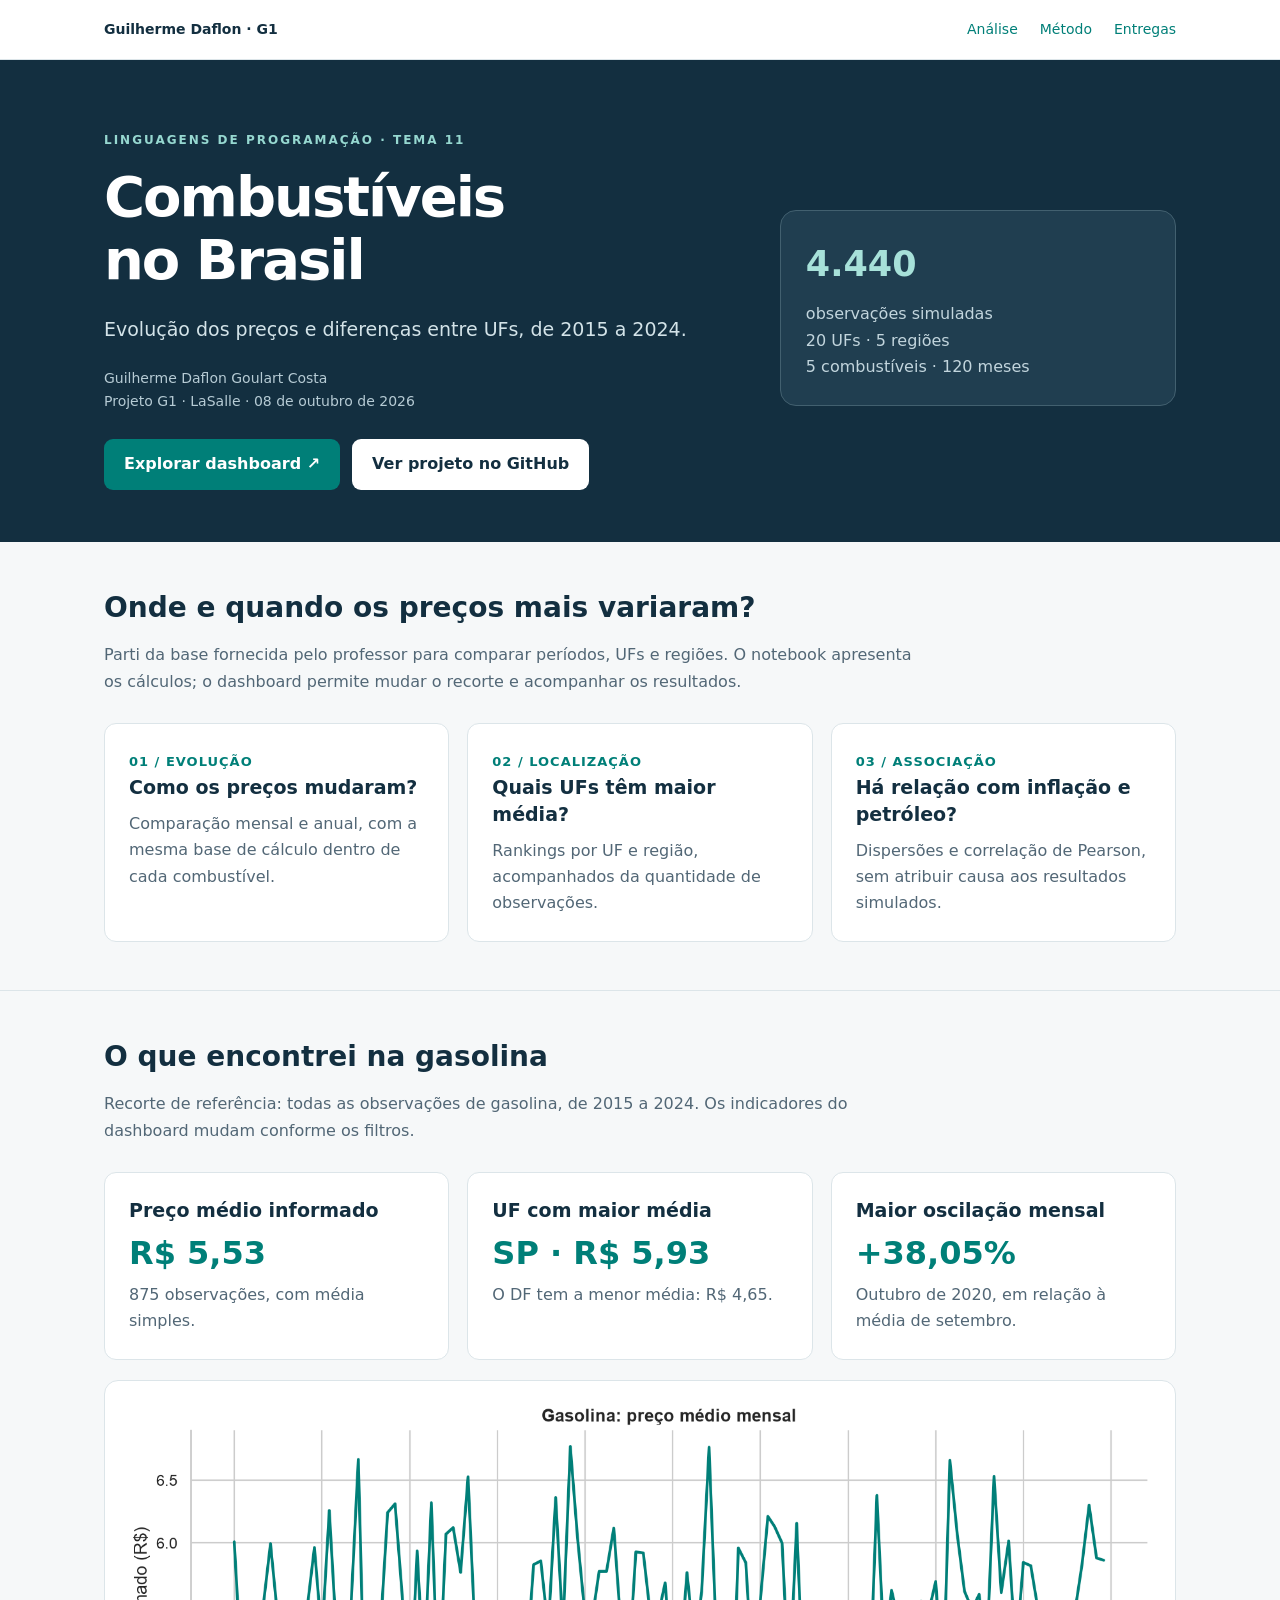
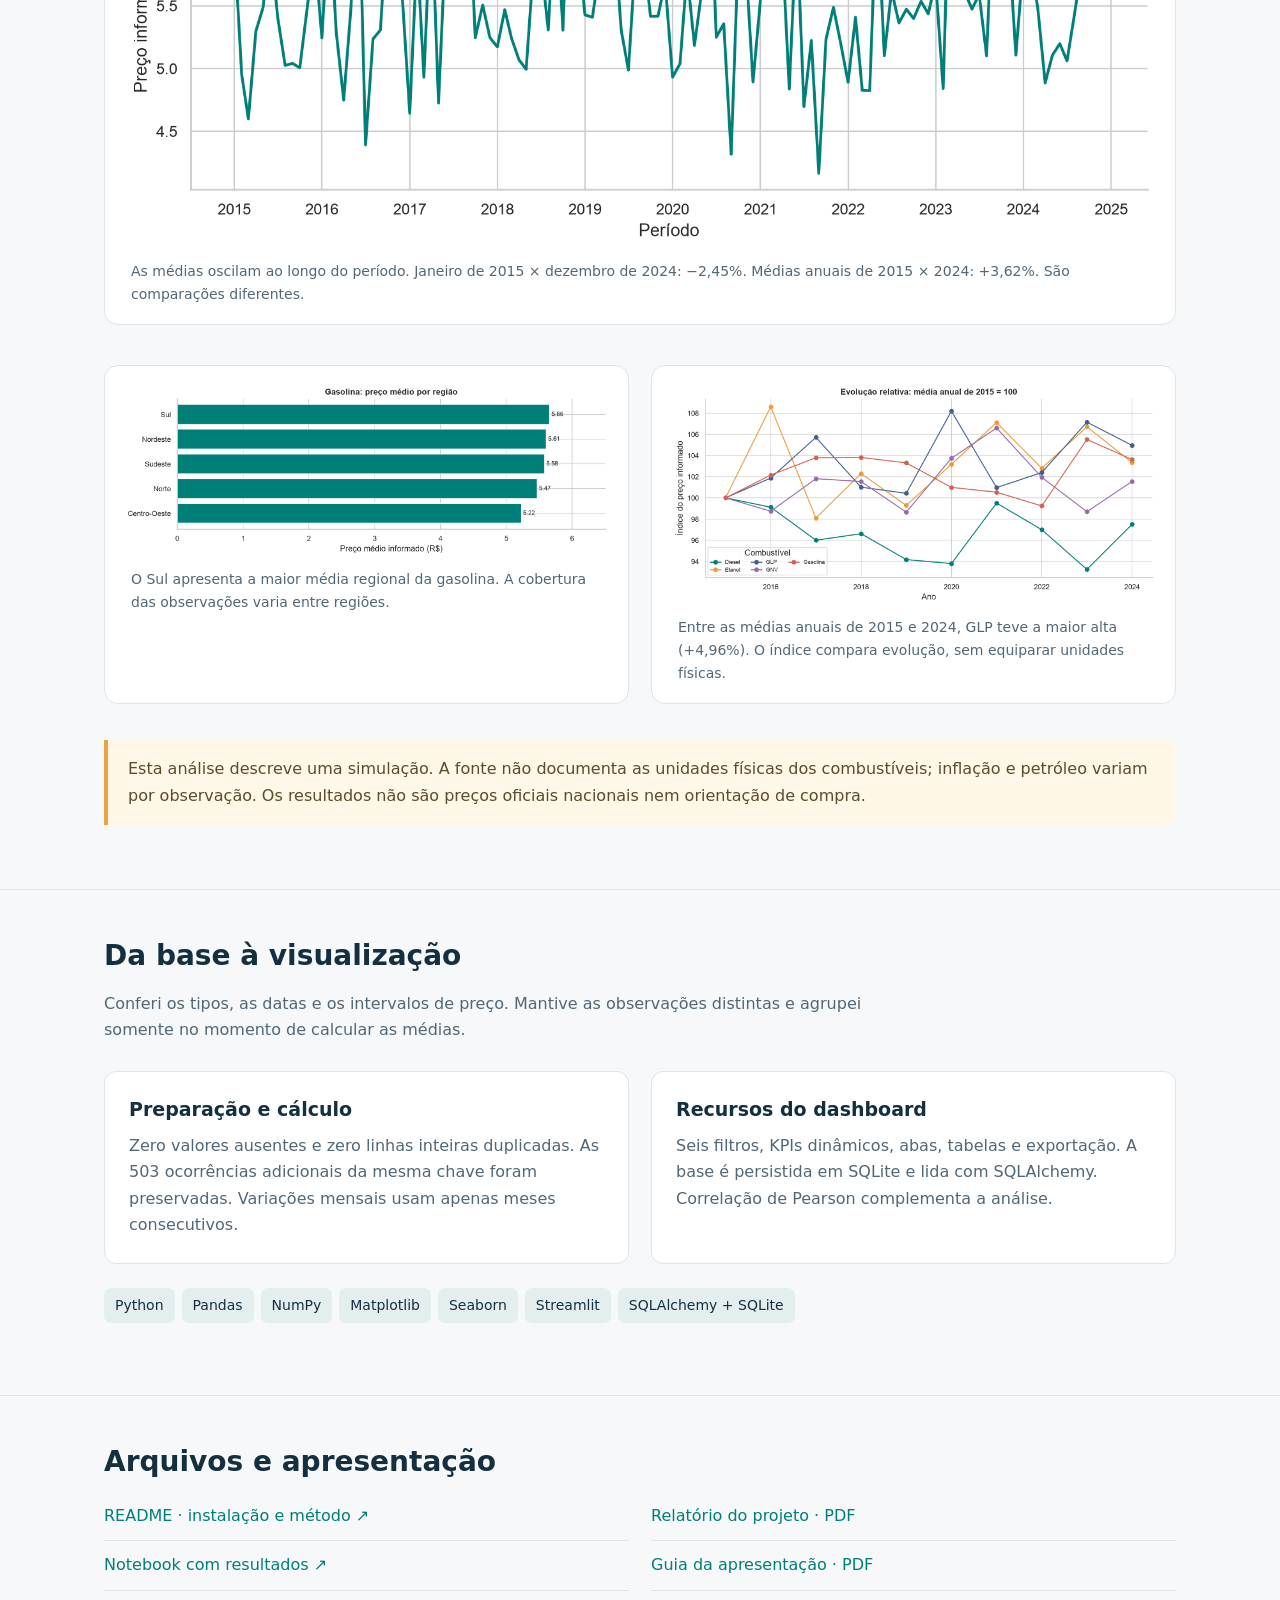
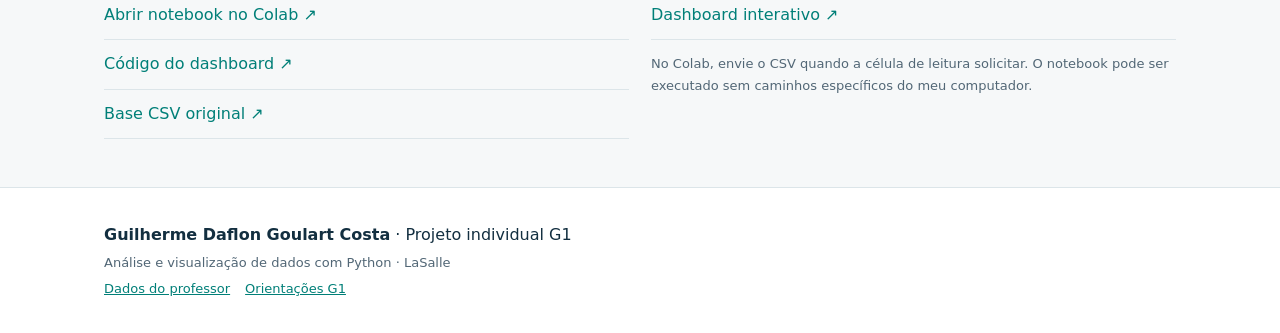
==== projeto-precos-combustiveis/index.html @ d037dcd9 "Adiciona projeto G1 de analise dos precos de combustiveis" ====
<!doctype html>
<html lang="pt-BR">
<head>
<meta charset="utf-8"><meta name="viewport" content="width=device-width,initial-scale=1">
<title>Combustíveis no Brasil | Projeto G1 · Guilherme Daflon</title>
<meta name="description" content="Análise dos preços simulados de combustíveis entre 2015 e 2024. Projeto de Guilherme Daflon Goulart Costa, Linguagens de Programação.">
<style>
:root{--ink:#132f40;--muted:#526776;--teal:#007f78;--paper:#f6f8f9;--line:#dce5e9;--amber:#e7a544}*{box-sizing:border-box}html{scroll-behavior:smooth}body{margin:0;background:var(--paper);color:var(--ink);font:16px/1.65 system-ui,-apple-system,BlinkMacSystemFont,"Segoe UI",sans-serif}a{color:var(--teal)}a:focus-visible{outline:3px solid var(--amber);outline-offset:4px}header{background:#fff;border-bottom:1px solid var(--line)}nav{max-width:1120px;margin:auto;padding:18px 24px;display:flex;gap:22px;align-items:center;flex-wrap:wrap}nav .brand{margin-right:auto;font-weight:750;color:var(--ink);text-decoration:none}nav a{font-size:14px;text-decoration:none}.wrap{max-width:1120px;margin:auto;padding:0 24px}.hero{padding:66px 0 52px;background:var(--ink);color:#fff}.hero .wrap{display:grid;grid-template-columns:1.6fr 1fr;gap:42px;align-items:center}.eyebrow{font-size:12px;letter-spacing:2px;font-weight:700;text-transform:uppercase;color:#96d8d0}h1{font-size:clamp(35px,5vw,56px);line-height:1.12;letter-spacing:-2px;margin:14px 0 22px}h2{font-size:28px;line-height:1.3;margin:0 0 12px}h3{font-size:19px;line-height:1.4;margin:0 0 10px}.subtitle{font-size:19px;max-width:660px;color:#d3e3e8}.author{font-size:14px;color:#b6cbd4;margin:22px 0}.actions{display:flex;gap:12px;flex-wrap:wrap;margin-top:26px}.button{display:inline-block;padding:12px 20px;border-radius:9px;background:var(--teal);color:#fff;font-weight:650;text-decoration:none}.button.alt{background:#fff;color:var(--ink)}.hero-note{border:1px solid #42606f;border-radius:16px;padding:25px;background:#203e50}.hero-note strong{display:block;font-size:35px;color:#a7e1d9}.hero-note p{color:#c2d5dd;margin:8px 0 0}.small{font-size:13px;color:var(--muted)}section{padding:48px 0;border-bottom:1px solid var(--line)}.intro{max-width:820px;margin-bottom:28px;color:var(--muted)}.grid{display:grid;grid-template-columns:repeat(3,1fr);gap:18px}.card{padding:24px;background:#fff;border:1px solid var(--line);border-radius:12px}.card p{margin:6px 0 0;color:var(--muted)}.kpi{font-size:32px;line-height:1.2;display:block;margin:10px 0;font-weight:750;color:var(--teal)}.number{color:var(--teal);font-size:13px;font-weight:750;letter-spacing:1px}.chart{background:white;border:1px solid var(--line);border-radius:14px;padding:18px;margin:20px 0}.chart img{width:100%;height:auto;display:block}.chart figcaption{padding:10px 8px 0;color:var(--muted);font-size:14px}.twocol{display:grid;grid-template-columns:1fr 1fr;gap:22px}.tag{display:inline-block;background:#e5eeef;border-radius:7px;padding:6px 11px;margin:0 7px 8px 0;font-size:14px}.notice{border-left:4px solid var(--amber);padding:16px 20px;background:#fff7e8;border-radius:0 8px 8px 0;color:#5c4b2c}.files a{display:block;padding:11px 0;text-decoration:none;border-bottom:1px solid var(--line)}footer{padding:30px 0;background:#fff}footer p{margin:4px 0}.sources{font-size:13px}.sources a{display:inline-block;margin-right:15px}@media(max-width:800px){.hero .wrap,.grid,.twocol{grid-template-columns:1fr}.hero{padding:42px 0}.hero-note{display:flex;gap:20px;align-items:center}.hero-note strong{font-size:28px}section{padding:34px 0}nav{gap:14px}h1{letter-spacing:-1px}}@media(prefers-reduced-motion:reduce){html{scroll-behavior:auto}}
</style>
</head>
<body>
<header><nav aria-label="Navegação principal"><a class="brand" href="#inicio">Guilherme Daflon · G1</a><a href="#analise">Análise</a><a href="#metodo">Método</a><a href="#arquivos">Entregas</a></nav></header>
<main>
<div class="hero" id="inicio"><div class="wrap"><div><span class="eyebrow">Linguagens de Programação · Tema 11</span><h1>Combustíveis<br>no Brasil</h1><p class="subtitle">Evolução dos preços e diferenças entre UFs, de 2015 a 2024.</p><p class="author">Guilherme Daflon Goulart Costa<br>Projeto G1 · LaSalle · 08 de outubro de 2026</p><div class="actions"><a class="button" href="https://lasalle-combustiveis-g1.streamlit.app/">Explorar dashboard ↗</a><a class="button alt" href="https://github.com/daflon-prognum/lasalle/tree/main/projeto-precos-combustiveis">Ver projeto no GitHub</a></div></div><aside class="hero-note" aria-label="Cobertura da base"><strong>4.440</strong><p>observações simuladas<br>20 UFs · 5 regiões<br>5 combustíveis · 120 meses</p></aside></div></div>
<section><div class="wrap"><h2>Onde e quando os preços mais variaram?</h2><p class="intro">Parti da base fornecida pelo professor para comparar períodos, UFs e regiões. O notebook apresenta os cálculos; o dashboard permite mudar o recorte e acompanhar os resultados.</p><div class="grid"><article class="card"><span class="number">01 / EVOLUÇÃO</span><h3>Como os preços mudaram?</h3><p>Comparação mensal e anual, com a mesma base de cálculo dentro de cada combustível.</p></article><article class="card"><span class="number">02 / LOCALIZAÇÃO</span><h3>Quais UFs têm maior média?</h3><p>Rankings por UF e região, acompanhados da quantidade de observações.</p></article><article class="card"><span class="number">03 / ASSOCIAÇÃO</span><h3>Há relação com inflação e petróleo?</h3><p>Dispersões e correlação de Pearson, sem atribuir causa aos resultados simulados.</p></article></div></div></section>
<section id="analise"><div class="wrap"><h2>O que encontrei na gasolina</h2><p class="intro">Recorte de referência: todas as observações de gasolina, de 2015 a 2024. Os indicadores do dashboard mudam conforme os filtros.</p><div class="grid"><article class="card"><h3>Preço médio informado</h3><span class="kpi">R$ 5,53</span><p>875 observações, com média simples.</p></article><article class="card"><h3>UF com maior média</h3><span class="kpi">SP · R$ 5,93</span><p>O DF tem a menor média: R$ 4,65.</p></article><article class="card"><h3>Maior oscilação mensal</h3><span class="kpi">+38,05%</span><p>Outubro de 2020, em relação à média de setembro.</p></article></div>
<figure class="chart"><img src="imagens/01_evolucao_gasolina.png" alt="Série mensal do preço médio informado de gasolina, de 2015 a 2024"><figcaption>As médias oscilam ao longo do período. Janeiro de 2015 × dezembro de 2024: −2,45%. Médias anuais de 2015 × 2024: +3,62%. São comparações diferentes.</figcaption></figure>
<div class="twocol"><figure class="chart"><img src="imagens/03_regioes_gasolina.png" alt="Ranking das médias regionais de gasolina, com Sul no topo" loading="lazy"><figcaption>O Sul apresenta a maior média regional da gasolina. A cobertura das observações varia entre regiões.</figcaption></figure><figure class="chart"><img src="imagens/05_evolucao_relativa.png" alt="Evolução relativa das médias anuais por combustível, com 2015 igual a 100" loading="lazy"><figcaption>Entre as médias anuais de 2015 e 2024, GLP teve a maior alta (+4,96%). O índice compara evolução, sem equiparar unidades físicas.</figcaption></figure></div>
<p class="notice">Esta análise descreve uma simulação. A fonte não documenta as unidades físicas dos combustíveis; inflação e petróleo variam por observação. Os resultados não são preços oficiais nacionais nem orientação de compra.</p></div></section>
<section id="metodo"><div class="wrap"><h2>Da base à visualização</h2><p class="intro">Conferi os tipos, as datas e os intervalos de preço. Mantive as observações distintas e agrupei somente no momento de calcular as médias.</p><div class="twocol"><article class="card"><h3>Preparação e cálculo</h3><p>Zero valores ausentes e zero linhas inteiras duplicadas. As 503 ocorrências adicionais da mesma chave foram preservadas. Variações mensais usam apenas meses consecutivos.</p></article><article class="card"><h3>Recursos do dashboard</h3><p>Seis filtros, KPIs dinâmicos, abas, tabelas e exportação. A base é persistida em SQLite e lida com SQLAlchemy. Correlação de Pearson complementa a análise.</p></article></div><p style="margin-top:24px"><span class="tag">Python</span><span class="tag">Pandas</span><span class="tag">NumPy</span><span class="tag">Matplotlib</span><span class="tag">Seaborn</span><span class="tag">Streamlit</span><span class="tag">SQLAlchemy + SQLite</span></p></div></section>
<section id="arquivos"><div class="wrap"><h2>Arquivos e apresentação</h2><div class="twocol"><div class="files"><a href="https://github.com/daflon-prognum/lasalle/blob/main/projeto-precos-combustiveis/README.md">README · instalação e método ↗</a><a href="https://github.com/daflon-prognum/lasalle/blob/main/projeto-precos-combustiveis/notebooks/analise_precos_combustiveis.ipynb">Notebook com resultados ↗</a><a href="https://colab.research.google.com/github/daflon-prognum/lasalle/blob/main/projeto-precos-combustiveis/notebooks/analise_precos_combustiveis.ipynb">Abrir notebook no Colab ↗</a><a href="https://github.com/daflon-prognum/lasalle/blob/main/projeto-precos-combustiveis/app.py">Código do dashboard ↗</a><a href="https://raw.githubusercontent.com/daflon-prognum/lasalle/main/projeto-precos-combustiveis/dados/simulacao_precos_combustiveis_brasil.csv">Base CSV original ↗</a></div><div class="files"><a href="documentacao/relatorio_projeto.pdf">Relatório do projeto · PDF</a><a href="documentacao/guia_apresentacao.pdf">Guia da apresentação · PDF</a><a href="https://lasalle-combustiveis-g1.streamlit.app/">Dashboard interativo ↗</a><p class="small">No Colab, envie o CSV quando a célula de leitura solicitar. O notebook pode ser executado sem caminhos específicos do meu computador.</p></div></div></div></section>
</main><footer><div class="wrap"><p><strong>Guilherme Daflon Goulart Costa</strong> · Projeto individual G1</p><p class="small">Análise e visualização de dados com Python · LaSalle</p><p class="sources"><a href="https://github.com/AlexandreLouzada/Dados-Simulados-G1">Dados do professor</a><a href="https://docs.google.com/document/d/1n0XkgQHGBB8guzgcipMufNEmHTw7bvas5vqTbjGYabo/edit">Orientações G1</a></p></div></footer>
</body></html>
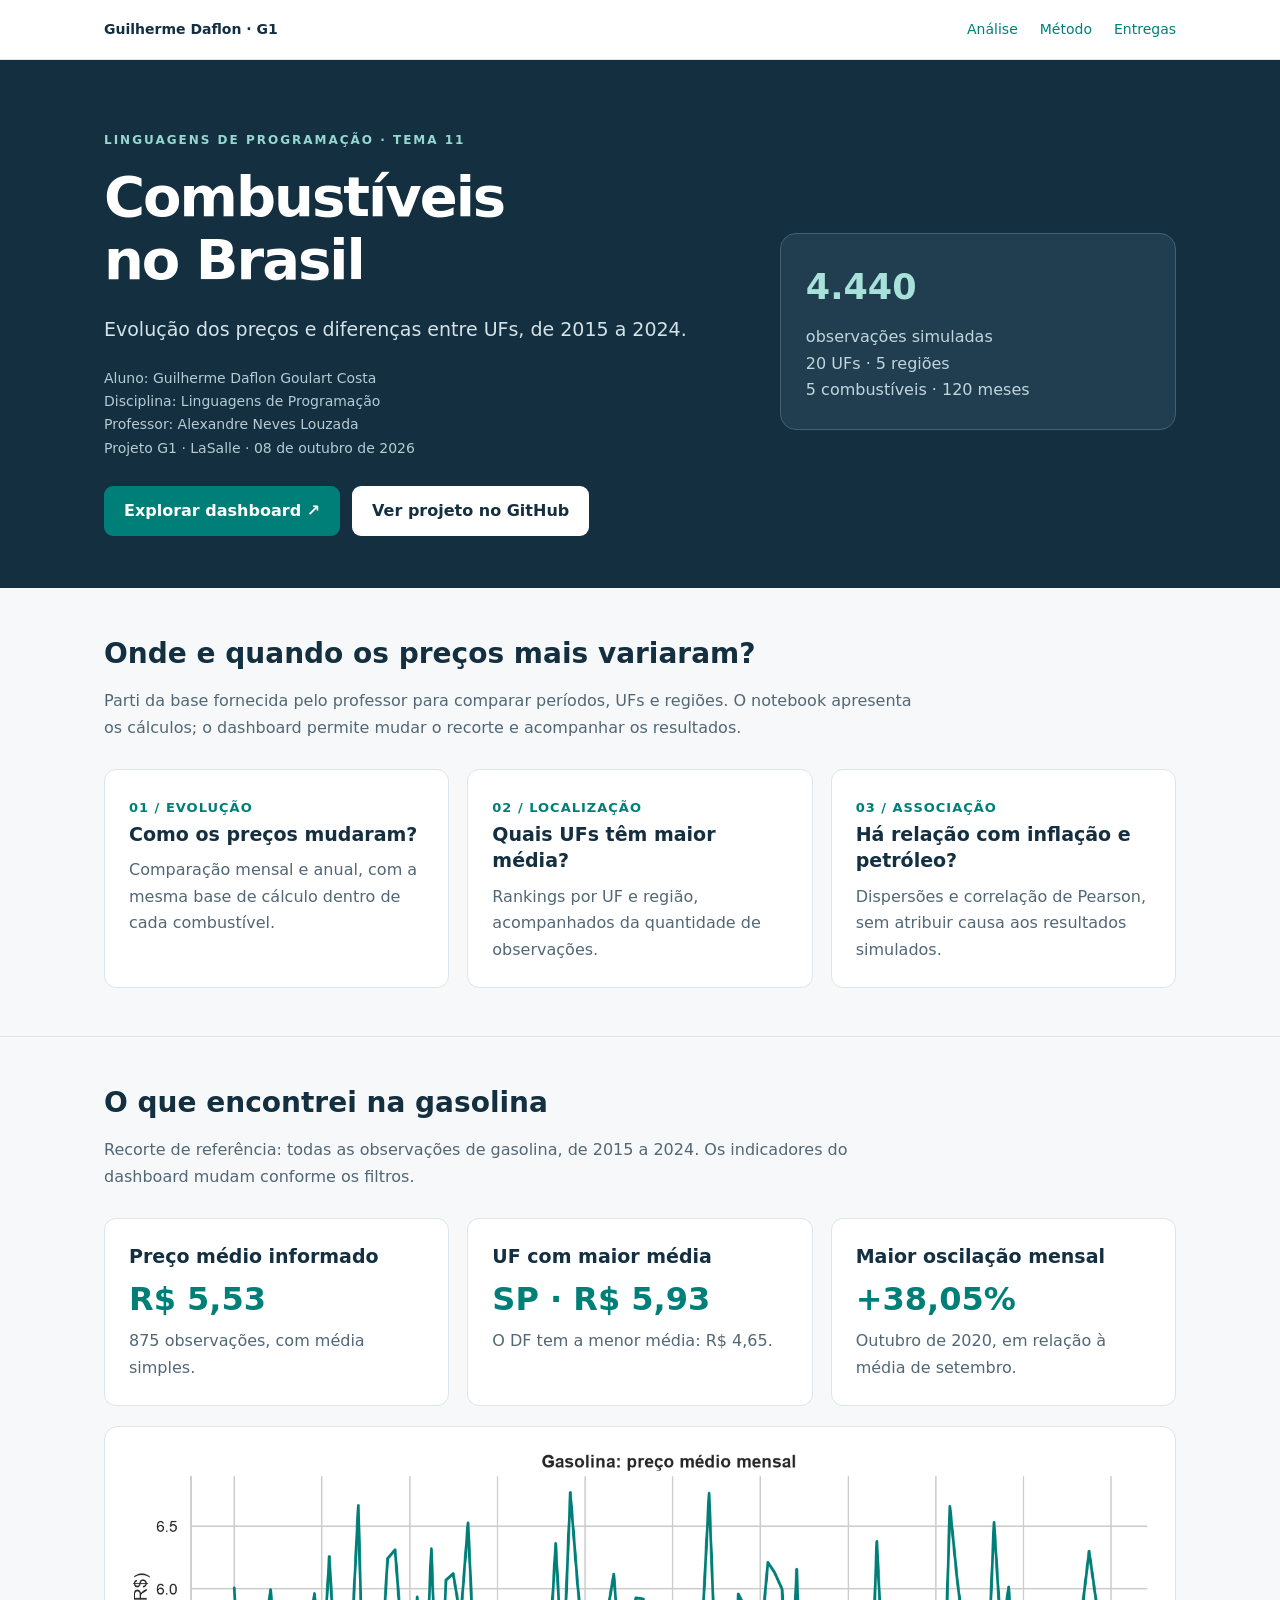
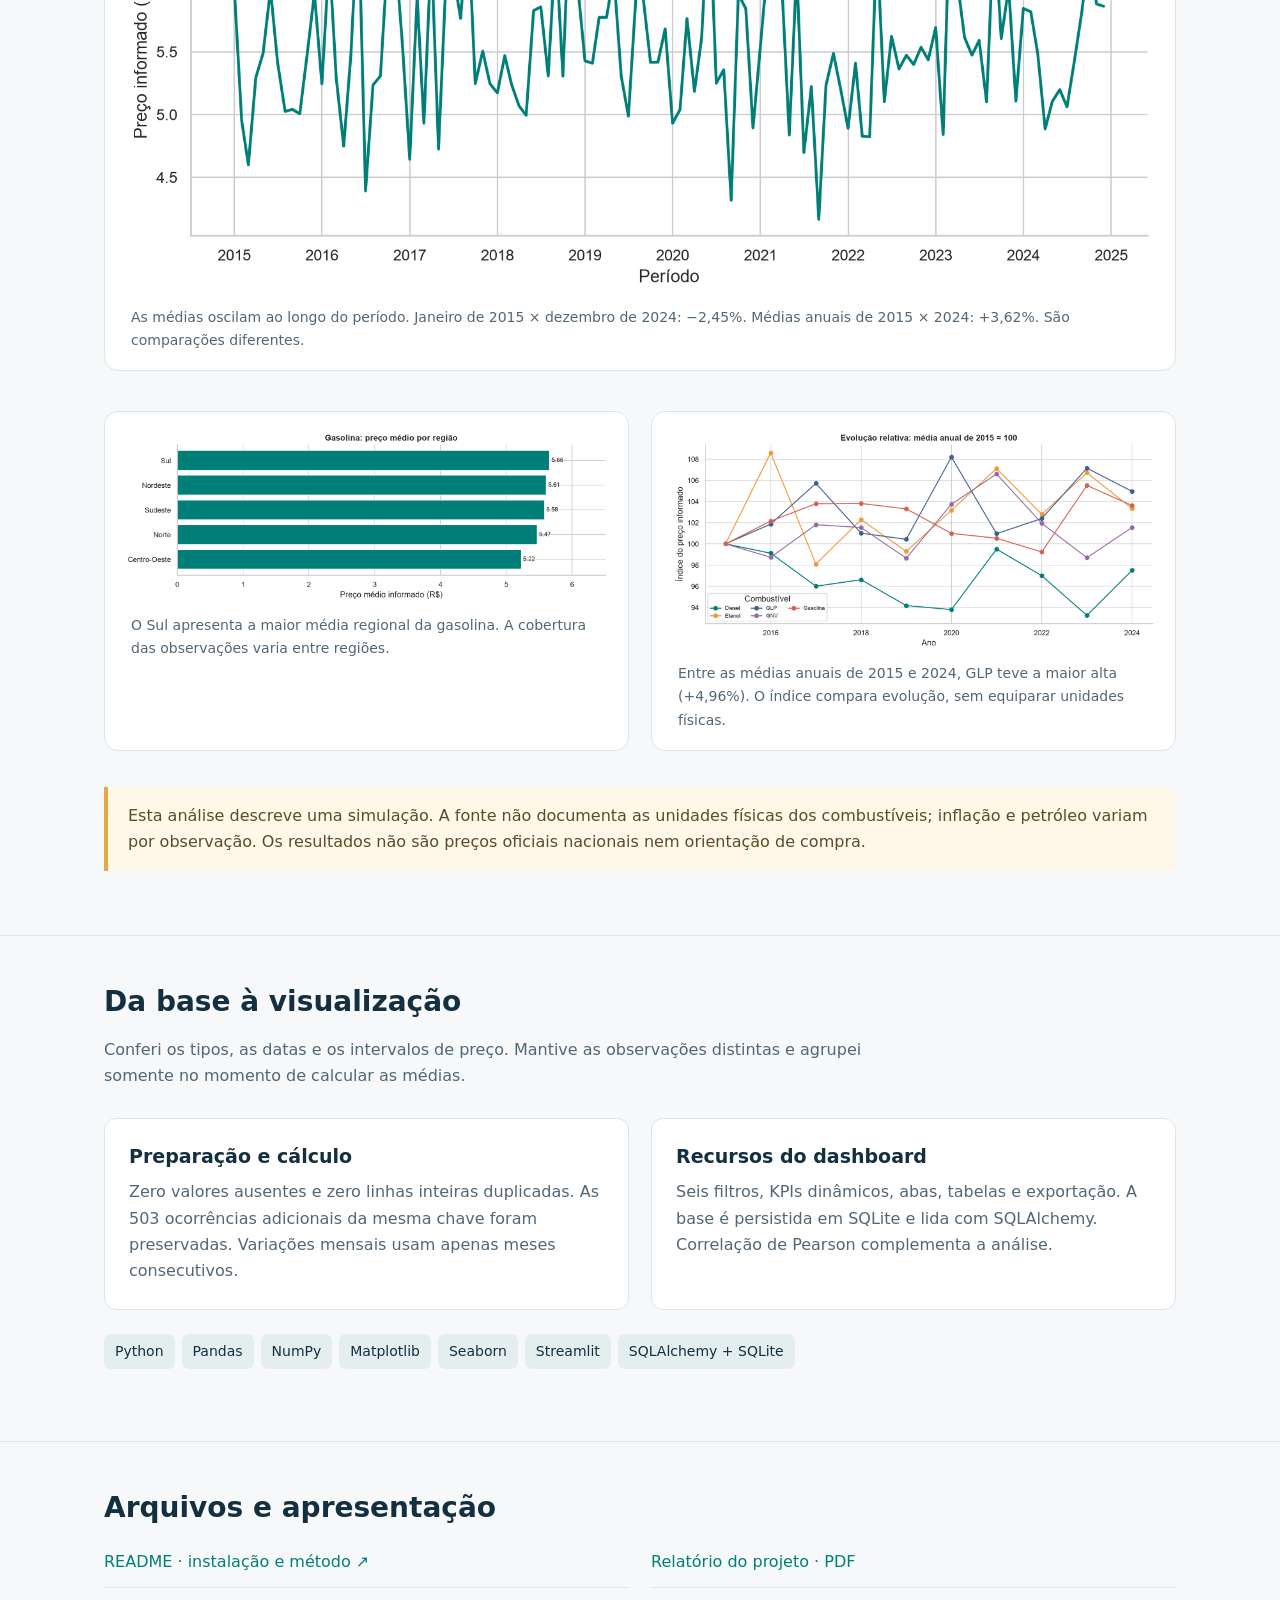
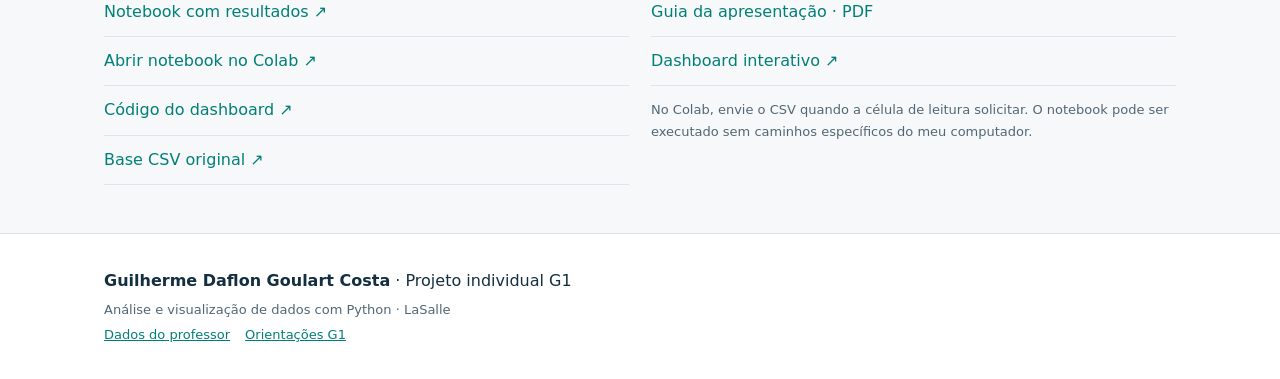
==== commit 2ee8107a: "Inclui identificacao completa da disciplina professor e aluno" ====
--- a/projeto-precos-combustiveis/index.html
+++ b/projeto-precos-combustiveis/index.html
@@ -11,7 +11,7 @@
 <body>
 <header><nav aria-label="Navegação principal"><a class="brand" href="#inicio">Guilherme Daflon · G1</a><a href="#analise">Análise</a><a href="#metodo">Método</a><a href="#arquivos">Entregas</a></nav></header>
 <main>
-<div class="hero" id="inicio"><div class="wrap"><div><span class="eyebrow">Linguagens de Programação · Tema 11</span><h1>Combustíveis<br>no Brasil</h1><p class="subtitle">Evolução dos preços e diferenças entre UFs, de 2015 a 2024.</p><p class="author">Guilherme Daflon Goulart Costa<br>Projeto G1 · LaSalle · 08 de outubro de 2026</p><div class="actions"><a class="button" href="https://lasalle-combustiveis-g1.streamlit.app/">Explorar dashboard ↗</a><a class="button alt" href="https://github.com/daflon-prognum/lasalle/tree/main/projeto-precos-combustiveis">Ver projeto no GitHub</a></div></div><aside class="hero-note" aria-label="Cobertura da base"><strong>4.440</strong><p>observações simuladas<br>20 UFs · 5 regiões<br>5 combustíveis · 120 meses</p></aside></div></div>
+<div class="hero" id="inicio"><div class="wrap"><div><span class="eyebrow">Linguagens de Programação · Tema 11</span><h1>Combustíveis<br>no Brasil</h1><p class="subtitle">Evolução dos preços e diferenças entre UFs, de 2015 a 2024.</p><p class="author">Aluno: Guilherme Daflon Goulart Costa<br>Disciplina: Linguagens de Programação<br>Professor: Alexandre Neves Louzada<br>Projeto G1 · LaSalle · 08 de outubro de 2026</p><div class="actions"><a class="button" href="https://lasalle-combustiveis-g1.streamlit.app/">Explorar dashboard ↗</a><a class="button alt" href="https://github.com/daflon-prognum/lasalle/tree/main/projeto-precos-combustiveis">Ver projeto no GitHub</a></div></div><aside class="hero-note" aria-label="Cobertura da base"><strong>4.440</strong><p>observações simuladas<br>20 UFs · 5 regiões<br>5 combustíveis · 120 meses</p></aside></div></div>
 <section><div class="wrap"><h2>Onde e quando os preços mais variaram?</h2><p class="intro">Parti da base fornecida pelo professor para comparar períodos, UFs e regiões. O notebook apresenta os cálculos; o dashboard permite mudar o recorte e acompanhar os resultados.</p><div class="grid"><article class="card"><span class="number">01 / EVOLUÇÃO</span><h3>Como os preços mudaram?</h3><p>Comparação mensal e anual, com a mesma base de cálculo dentro de cada combustível.</p></article><article class="card"><span class="number">02 / LOCALIZAÇÃO</span><h3>Quais UFs têm maior média?</h3><p>Rankings por UF e região, acompanhados da quantidade de observações.</p></article><article class="card"><span class="number">03 / ASSOCIAÇÃO</span><h3>Há relação com inflação e petróleo?</h3><p>Dispersões e correlação de Pearson, sem atribuir causa aos resultados simulados.</p></article></div></div></section>
 <section id="analise"><div class="wrap"><h2>O que encontrei na gasolina</h2><p class="intro">Recorte de referência: todas as observações de gasolina, de 2015 a 2024. Os indicadores do dashboard mudam conforme os filtros.</p><div class="grid"><article class="card"><h3>Preço médio informado</h3><span class="kpi">R$ 5,53</span><p>875 observações, com média simples.</p></article><article class="card"><h3>UF com maior média</h3><span class="kpi">SP · R$ 5,93</span><p>O DF tem a menor média: R$ 4,65.</p></article><article class="card"><h3>Maior oscilação mensal</h3><span class="kpi">+38,05%</span><p>Outubro de 2020, em relação à média de setembro.</p></article></div>
 <figure class="chart"><img src="imagens/01_evolucao_gasolina.png" alt="Série mensal do preço médio informado de gasolina, de 2015 a 2024"><figcaption>As médias oscilam ao longo do período. Janeiro de 2015 × dezembro de 2024: −2,45%. Médias anuais de 2015 × 2024: +3,62%. São comparações diferentes.</figcaption></figure>
